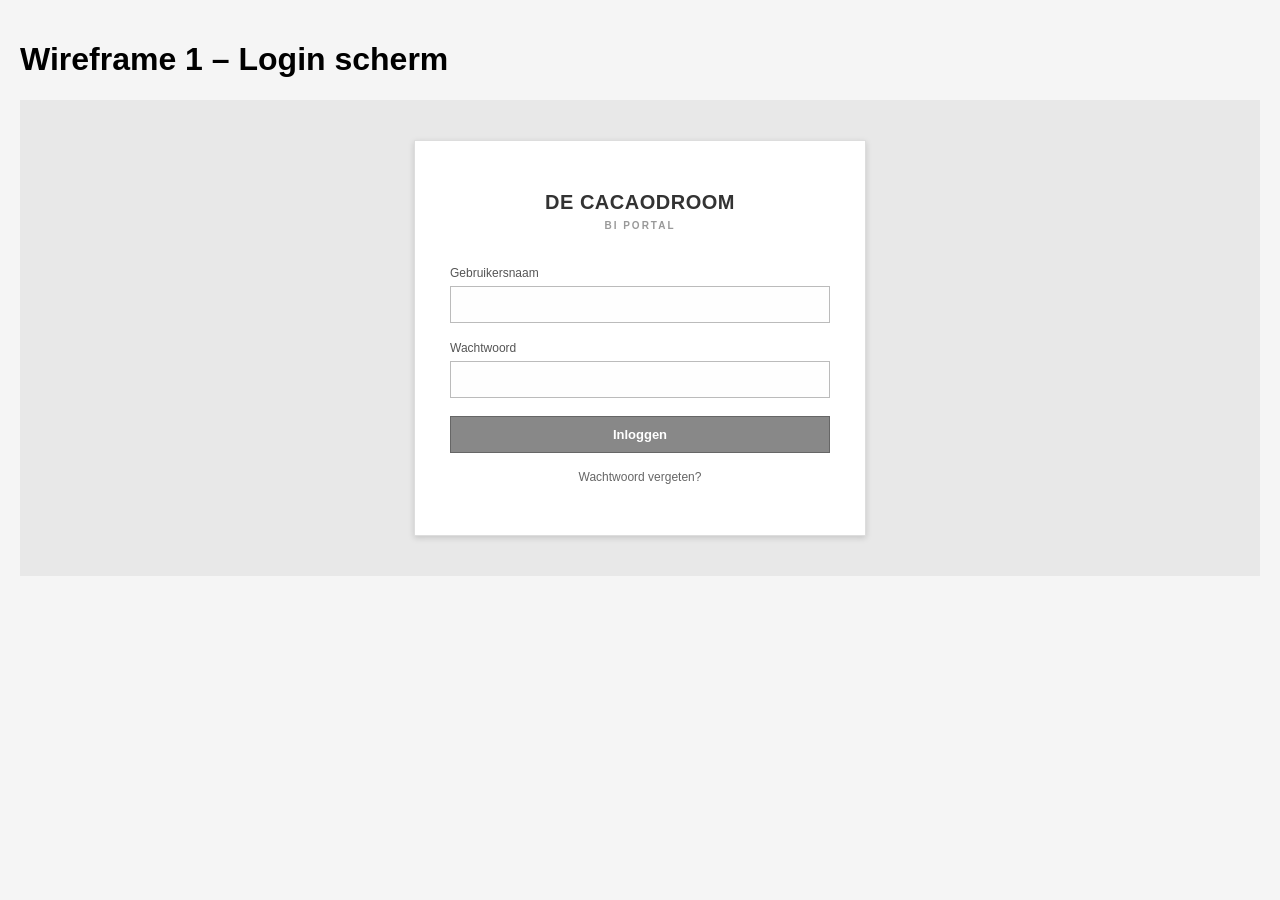
==== wireframe-1-login.html @ c5da179b "Wireframes naar interactieve HTML-bestanden met preview-links" ====
<!DOCTYPE html>
<html lang="nl">
<head>
    <meta charset="UTF-8">
    <meta name="viewport" content="width=device-width, initial-scale=1.0">
    <title>Wireframe 1 – Login scherm</title>
</head>
<body style="margin: 0; padding: 20px; font-family: Arial, sans-serif; background: #f5f5f5;">
    <h1>Wireframe 1 – Login scherm</h1>
    <div style="background: #e8e8e8; padding: 40px 20px; border-radius: 0; margin: 20px 0;">
        <div style="max-width: 380px; margin: 0 auto; background: white; border-radius: 0; box-shadow: 0 2px 6px rgba(0, 0, 0, 0.15); padding: 50px 35px; border: 1px solid #ddd;">
            <div style="text-align: center; margin-bottom: 35px;">
                <h2 style="font-size: 20px; color: #333; margin: 0 0 6px 0; font-weight: 700; letter-spacing: 0.5px;">DE CACAODROOM</h2>
                <p style="font-size: 10px; color: #999; margin: 0; letter-spacing: 2px; font-weight: 600;">BI PORTAL</p>
            </div>
            <form>
                <div style="margin-bottom: 18px;">
                    <label style="display: block; font-size: 12px; color: #555; margin-bottom: 6px; font-weight: 500;">Gebruikersnaam</label>
                    <input type="text" placeholder=" " style="width: 100%; padding: 10px 12px; border: 1px solid #bbb; border-radius: 0; font-size: 13px; font-family: Arial, sans-serif; background: #fefefe; box-sizing: border-box; color: #333;">
                </div>
                <div style="margin-bottom: 18px;">
                    <label style="display: block; font-size: 12px; color: #555; margin-bottom: 6px; font-weight: 500;">Wachtwoord</label>
                    <input type="password" placeholder=" " style="width: 100%; padding: 10px 12px; border: 1px solid #bbb; border-radius: 0; font-size: 13px; font-family: Arial, sans-serif; background: #fefefe; box-sizing: border-box; color: #333;">
                </div>
                <button type="submit" style="width: 100%; padding: 10px 15px; background: #888; color: white; border: 1px solid #666; border-radius: 0; font-size: 13px; font-weight: 600; cursor: pointer; margin-bottom: 14px; font-family: Arial, sans-serif;">Inloggen</button>
            </form>
            <div style="text-align: center;">
                <a href="#" style="color: #666; text-decoration: none; font-size: 12px; font-family: Arial, sans-serif;">Wachtwoord vergeten?</a>
            </div>
        </div>
    </div>
</body>
</html>
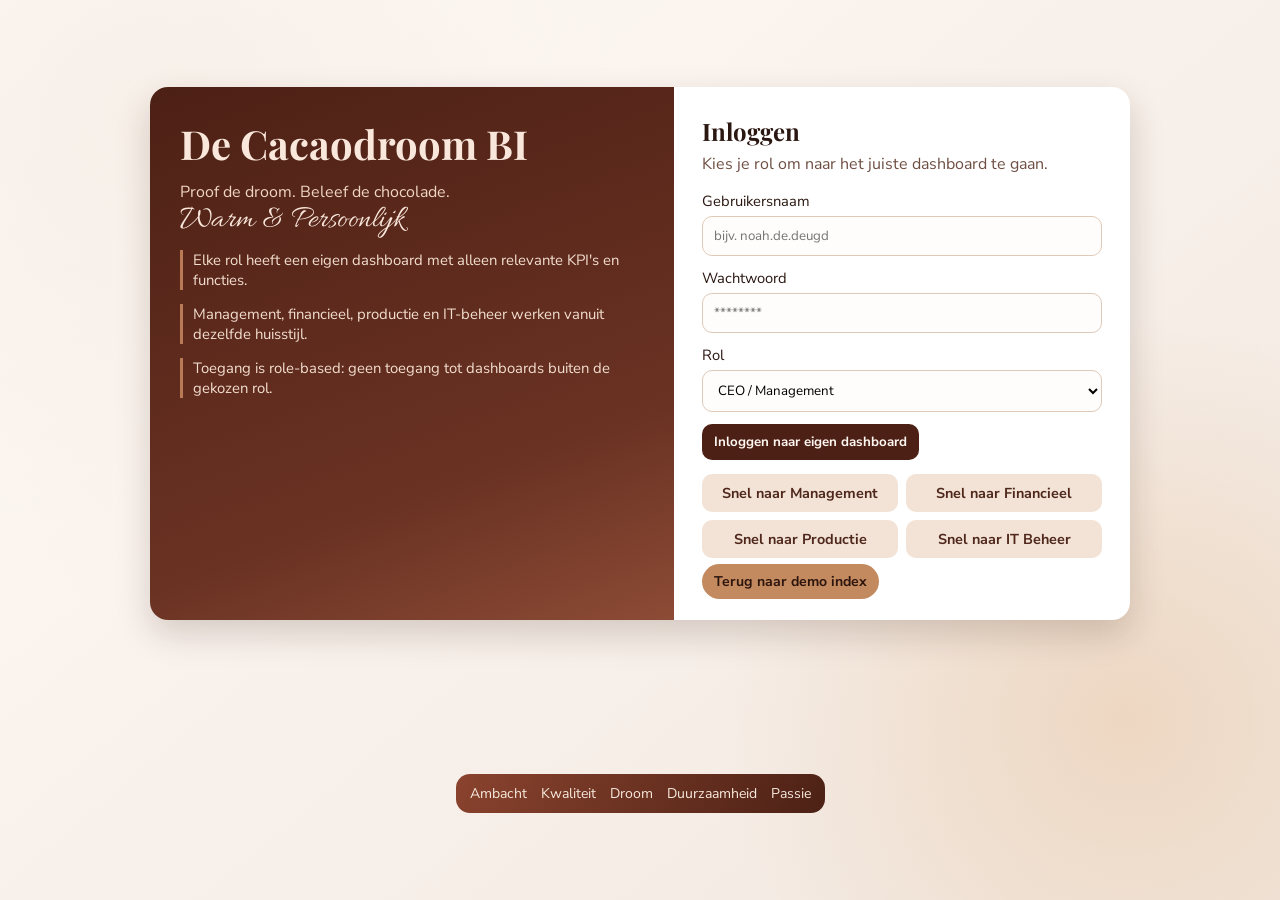
==== commit b696baa9: "Werk demo uit met huisstijl en roltoegang" ====
--- a/wireframe-1-login.html
+++ b/wireframe-1-login.html
@@ -1,33 +1,101 @@
 <!DOCTYPE html>
 <html lang="nl">
 <head>
-    <meta charset="UTF-8">
-    <meta name="viewport" content="width=device-width, initial-scale=1.0">
-    <title>Wireframe 1 – Login scherm</title>
+  <meta charset="UTF-8">
+  <meta name="viewport" content="width=device-width, initial-scale=1.0">
+  <title>Login - De Cacaodroom BI</title>
+  <link rel="preconnect" href="https://fonts.googleapis.com">
+  <link rel="preconnect" href="https://fonts.gstatic.com" crossorigin>
+  <link href="https://fonts.googleapis.com/css2?family=Allura&family=Nunito+Sans:wght@400;600;700&family=Playfair+Display:wght@600;700&display=swap" rel="stylesheet">
+  <link rel="stylesheet" href="theme.css">
+  <script src="auth.js"></script>
 </head>
-<body style="margin: 0; padding: 20px; font-family: Arial, sans-serif; background: #f5f5f5;">
-    <h1>Wireframe 1 – Login scherm</h1>
-    <div style="background: #e8e8e8; padding: 40px 20px; border-radius: 0; margin: 20px 0;">
-        <div style="max-width: 380px; margin: 0 auto; background: white; border-radius: 0; box-shadow: 0 2px 6px rgba(0, 0, 0, 0.15); padding: 50px 35px; border: 1px solid #ddd;">
-            <div style="text-align: center; margin-bottom: 35px;">
-                <h2 style="font-size: 20px; color: #333; margin: 0 0 6px 0; font-weight: 700; letter-spacing: 0.5px;">DE CACAODROOM</h2>
-                <p style="font-size: 10px; color: #999; margin: 0; letter-spacing: 2px; font-weight: 600;">BI PORTAL</p>
-            </div>
-            <form>
-                <div style="margin-bottom: 18px;">
-                    <label style="display: block; font-size: 12px; color: #555; margin-bottom: 6px; font-weight: 500;">Gebruikersnaam</label>
-                    <input type="text" placeholder=" " style="width: 100%; padding: 10px 12px; border: 1px solid #bbb; border-radius: 0; font-size: 13px; font-family: Arial, sans-serif; background: #fefefe; box-sizing: border-box; color: #333;">
-                </div>
-                <div style="margin-bottom: 18px;">
-                    <label style="display: block; font-size: 12px; color: #555; margin-bottom: 6px; font-weight: 500;">Wachtwoord</label>
-                    <input type="password" placeholder=" " style="width: 100%; padding: 10px 12px; border: 1px solid #bbb; border-radius: 0; font-size: 13px; font-family: Arial, sans-serif; background: #fefefe; box-sizing: border-box; color: #333;">
-                </div>
-                <button type="submit" style="width: 100%; padding: 10px 15px; background: #888; color: white; border: 1px solid #666; border-radius: 0; font-size: 13px; font-weight: 600; cursor: pointer; margin-bottom: 14px; font-family: Arial, sans-serif;">Inloggen</button>
-            </form>
-            <div style="text-align: center;">
-                <a href="#" style="color: #666; text-decoration: none; font-size: 12px; font-family: Arial, sans-serif;">Wachtwoord vergeten?</a>
-            </div>
+<body>
+  <main class="login-layout">
+    <section class="login-panel">
+      <div class="login-hero">
+        <h1>De Cacaodroom BI</h1>
+        <p>Proof de droom. Beleef de chocolade.</p>
+        <div class="script">Warm & Persoonlijk</div>
+        <div class="login-story">Elke rol heeft een eigen dashboard met alleen relevante KPI's en functies.</div>
+        <div class="login-story">Management, financieel, productie en IT-beheer werken vanuit dezelfde huisstijl.</div>
+        <div class="login-story">Toegang is role-based: geen toegang tot dashboards buiten de gekozen rol.</div>
+      </div>
+      <div class="login-form">
+        <h2>Inloggen</h2>
+        <p>Kies je rol om naar het juiste dashboard te gaan.</p>
+
+        <form id="loginForm">
+          <label class="field-label" for="gebruiker">Gebruikersnaam</label>
+          <input class="field" id="gebruiker" name="gebruiker" placeholder="bijv. noah.de.deugd" required>
+
+          <label class="field-label" for="wachtwoord">Wachtwoord</label>
+          <input class="field" id="wachtwoord" name="wachtwoord" type="password" placeholder="********" required>
+
+          <label class="field-label" for="rol">Rol</label>
+          <select class="field" id="rol" name="rol" required>
+            <option value="management">CEO / Management</option>
+            <option value="finance">CFO / Financieel</option>
+            <option value="operations">COO / Productie</option>
+            <option value="it">IT-beheerder</option>
+          </select>
+
+          <button class="button" type="submit">Inloggen naar eigen dashboard</button>
+        </form>
+
+        <div id="errorBox" class="role-note" style="display: none;"></div>
+
+        <div class="quick-links" aria-label="Snelkeuze demo">
+          <a href="#" data-role="management">Snel naar Management</a>
+          <a href="#" data-role="finance">Snel naar Financieel</a>
+          <a href="#" data-role="operations">Snel naar Productie</a>
+          <a href="#" data-role="it">Snel naar IT Beheer</a>
         </div>
+
+        <div style="margin-top:12px;">
+          <a href="index.html" class="pill-link alt" style="text-decoration:none;">Terug naar demo index</a>
+        </div>
+      </div>
+    </section>
+
+    <div class="footer-strip">
+      <span>Ambacht</span>
+      <span>Kwaliteit</span>
+      <span>Droom</span>
+      <span>Duurzaamheid</span>
+      <span>Passie</span>
     </div>
+  </main>
+
+  <script>
+    const form = document.getElementById("loginForm");
+    const errorBox = document.getElementById("errorBox");
+    const quickLinks = document.querySelectorAll("[data-role]");
+
+    const params = new URLSearchParams(window.location.search);
+    const error = params.get("error");
+    if (error === "toegang") {
+      errorBox.style.display = "block";
+      errorBox.textContent = "Je hebt geen toegang tot dat dashboard. Log in met de juiste rol.";
+    }
+    if (error === "rol") {
+      errorBox.style.display = "block";
+      errorBox.textContent = "Onbekende rol. Kies een geldige rol en probeer opnieuw.";
+    }
+
+    form.addEventListener("submit", (event) => {
+      event.preventDefault();
+      const role = document.getElementById("rol").value;
+      redirectToRoleDashboard(role);
+    });
+
+    quickLinks.forEach((link) => {
+      link.addEventListener("click", (event) => {
+        event.preventDefault();
+        const role = link.getAttribute("data-role");
+        redirectToRoleDashboard(role);
+      });
+    });
+  </script>
 </body>
 </html>
--- a/theme.css
+++ b/theme.css
@@ -0,0 +1,298 @@
+:root {
+  --cacao: #4d2015;
+  --room: #f1e7df;
+  --caramel: #c38a5f;
+  --goud: #d3aa66;
+  --rozebruin: #914840;
+  --wit: #fffaf6;
+  --text: #2b1711;
+  --muted: #6f4f43;
+  --ok: #2f7a5f;
+  --danger: #9d3027;
+  --card-shadow: 0 14px 34px rgba(57, 27, 16, 0.18);
+  --radius: 16px;
+}
+
+* {
+  box-sizing: border-box;
+}
+
+body {
+  margin: 0;
+  color: var(--text);
+  font-family: "Nunito Sans", sans-serif;
+  background:
+    radial-gradient(circle at 12% 15%, #f7efe8 0%, transparent 35%),
+    radial-gradient(circle at 88% 80%, #edd7c2 0%, transparent 30%),
+    linear-gradient(140deg, var(--wit), var(--room));
+}
+
+.page-wrap {
+  max-width: 1180px;
+  margin: 0 auto;
+  padding: 18px;
+}
+
+.brand-bar {
+  background: linear-gradient(130deg, #4b2015 0%, #6a3223 55%, #8b4732 100%);
+  color: #fff0e6;
+  border-radius: var(--radius);
+  box-shadow: var(--card-shadow);
+  padding: 14px 18px;
+  display: flex;
+  justify-content: space-between;
+  align-items: center;
+  gap: 10px;
+}
+
+.brand-title {
+  margin: 0;
+  font-family: "Playfair Display", serif;
+  font-size: 1.2rem;
+  letter-spacing: 0.01em;
+}
+
+.brand-sub {
+  margin: 0;
+  color: #f1d8c8;
+  font-size: 0.9rem;
+}
+
+.script {
+  font-family: "Allura", cursive;
+  font-size: 2rem;
+  line-height: 1;
+}
+
+.nav-pills {
+  display: flex;
+  gap: 8px;
+  flex-wrap: wrap;
+  margin: 12px 0 16px;
+}
+
+.pill-link {
+  text-decoration: none;
+  border-radius: 999px;
+  padding: 8px 12px;
+  color: #fff8f2;
+  background: var(--cacao);
+  font-weight: 700;
+  font-size: 0.88rem;
+}
+
+.pill-link.alt {
+  background: var(--caramel);
+  color: #2d150e;
+}
+
+.card {
+  background: #fff;
+  border-radius: 14px;
+  box-shadow: var(--card-shadow);
+  padding: 14px;
+}
+
+.kpi-grid {
+  display: grid;
+  grid-template-columns: repeat(auto-fit, minmax(210px, 1fr));
+  gap: 10px;
+}
+
+.kpi-label {
+  color: var(--muted);
+  font-size: 0.85rem;
+}
+
+.kpi-value {
+  font-size: 1.4rem;
+  font-family: "Playfair Display", serif;
+  margin-top: 6px;
+}
+
+.kpi-meta {
+  margin-top: 4px;
+  font-size: 0.86rem;
+}
+
+.ok {
+  color: var(--ok);
+}
+
+.danger {
+  color: var(--danger);
+}
+
+.layout-2 {
+  margin-top: 10px;
+  display: grid;
+  grid-template-columns: 1.3fr 1fr;
+  gap: 10px;
+}
+
+.section-title {
+  margin: 0 0 10px;
+  font-family: "Playfair Display", serif;
+  font-size: 1.06rem;
+}
+
+.button {
+  border: 0;
+  border-radius: 10px;
+  padding: 9px 12px;
+  font-family: inherit;
+  font-weight: 700;
+  cursor: pointer;
+  background: var(--cacao);
+  color: #fff8f2;
+}
+
+.button.alt {
+  background: var(--caramel);
+  color: #2d150e;
+}
+
+.table {
+  width: 100%;
+  border-collapse: collapse;
+}
+
+.table th,
+.table td {
+  text-align: left;
+  border-bottom: 1px solid #efe0d4;
+  padding: 8px 6px;
+  font-size: 0.92rem;
+}
+
+.table th {
+  color: var(--muted);
+  font-weight: 700;
+}
+
+.role-note {
+  background: #f8ece2;
+  color: #5b3426;
+  border: 1px solid #ebd5c5;
+  border-radius: 10px;
+  padding: 8px 10px;
+  margin-top: 8px;
+  font-size: 0.88rem;
+}
+
+.login-layout {
+  min-height: 100vh;
+  display: grid;
+  place-items: center;
+  padding: 18px;
+}
+
+.login-panel {
+  width: min(980px, 100%);
+  background: #fff;
+  border-radius: 18px;
+  overflow: hidden;
+  box-shadow: var(--card-shadow);
+  display: grid;
+  grid-template-columns: 1.15fr 1fr;
+}
+
+.login-hero {
+  background: linear-gradient(160deg, #4d2015 0%, #6a3223 70%, #8c4b35 100%);
+  color: #f9e7db;
+  padding: 30px;
+}
+
+.login-hero h1 {
+  margin: 0;
+  font-family: "Playfair Display", serif;
+  font-size: clamp(1.7rem, 2vw + 1rem, 2.5rem);
+}
+
+.login-hero p {
+  margin: 10px 0 0;
+  color: #efd5c3;
+  line-height: 1.5;
+}
+
+.login-story {
+  margin-top: 14px;
+  border-left: 3px solid #b97a55;
+  padding-left: 10px;
+  color: #f2decf;
+  font-size: 0.93rem;
+}
+
+.login-form {
+  padding: 28px;
+}
+
+.login-form h2 {
+  margin: 0;
+  font-family: "Playfair Display", serif;
+}
+
+.login-form p {
+  margin: 6px 0 16px;
+  color: var(--muted);
+}
+
+.field-label {
+  display: block;
+  font-size: 0.92rem;
+  margin-bottom: 5px;
+}
+
+.field {
+  width: 100%;
+  border: 1px solid #dfc9b8;
+  border-radius: 10px;
+  background: #fffdfb;
+  padding: 10px 11px;
+  margin-bottom: 12px;
+  font-family: inherit;
+}
+
+.quick-links {
+  margin-top: 14px;
+  display: grid;
+  grid-template-columns: 1fr 1fr;
+  gap: 8px;
+}
+
+.quick-links a {
+  text-align: center;
+  text-decoration: none;
+  border-radius: 10px;
+  padding: 9px;
+  font-size: 0.9rem;
+  font-weight: 700;
+  background: #f3e3d7;
+  color: #4f281b;
+}
+
+.footer-strip {
+  margin-top: 16px;
+  border-radius: 14px;
+  background: linear-gradient(120deg, #8a432e, #4c2115);
+  color: #f6e8dc;
+  padding: 10px 14px;
+  font-size: 0.88rem;
+  display: flex;
+  flex-wrap: wrap;
+  gap: 14px;
+}
+
+@media (max-width: 900px) {
+  .layout-2 {
+    grid-template-columns: 1fr;
+  }
+
+  .login-panel {
+    grid-template-columns: 1fr;
+  }
+
+  .quick-links {
+    grid-template-columns: 1fr;
+  }
+}
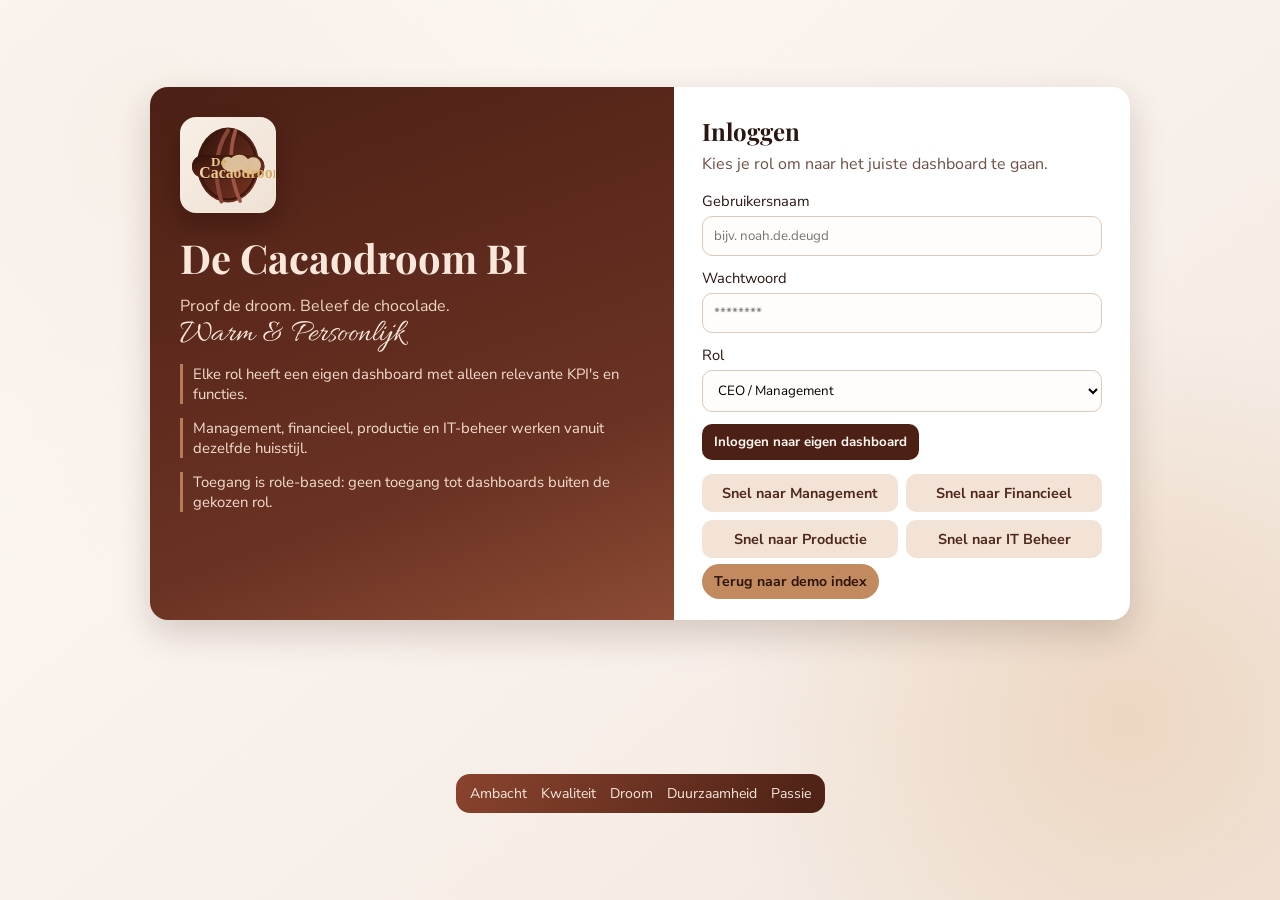
==== commit 79fa279a: "Voeg vierkant logo clean toe aan demo" ====
--- a/wireframe-1-login.html
+++ b/wireframe-1-login.html
@@ -14,6 +14,7 @@
   <main class="login-layout">
     <section class="login-panel">
       <div class="login-hero">
+        <img class="login-logo-square" src="logo-square.svg" alt="De Cacaodroom logo">
         <h1>De Cacaodroom BI</h1>
         <p>Proof de droom. Beleef de chocolade.</p>
         <div class="script">Warm & Persoonlijk</div>
--- a/theme.css
+++ b/theme.css
@@ -45,6 +45,24 @@
   gap: 10px;
 }
 
+.brand-head {
+  display: flex;
+  align-items: center;
+  gap: 12px;
+  min-width: 0;
+}
+
+.brand-logo-square {
+  width: 58px;
+  height: 58px;
+  border-radius: 12px;
+  border: 1px solid rgba(255, 243, 232, 0.35);
+  box-shadow: 0 6px 18px rgba(21, 8, 4, 0.25);
+  object-fit: cover;
+  background: #f6ece2;
+  flex: 0 0 auto;
+}
+
 .brand-title {
   margin: 0;
   font-family: "Playfair Display", serif;
@@ -201,6 +219,17 @@
   background: linear-gradient(160deg, #4d2015 0%, #6a3223 70%, #8c4b35 100%);
   color: #f9e7db;
   padding: 30px;
+}
+
+.login-logo-square {
+  width: 96px;
+  height: 96px;
+  border-radius: 16px;
+  border: 1px solid rgba(247, 222, 204, 0.36);
+  box-shadow: 0 10px 24px rgba(24, 8, 4, 0.3);
+  object-fit: cover;
+  margin-bottom: 12px;
+  background: #f6ece2;
 }
 
 .login-hero h1 {
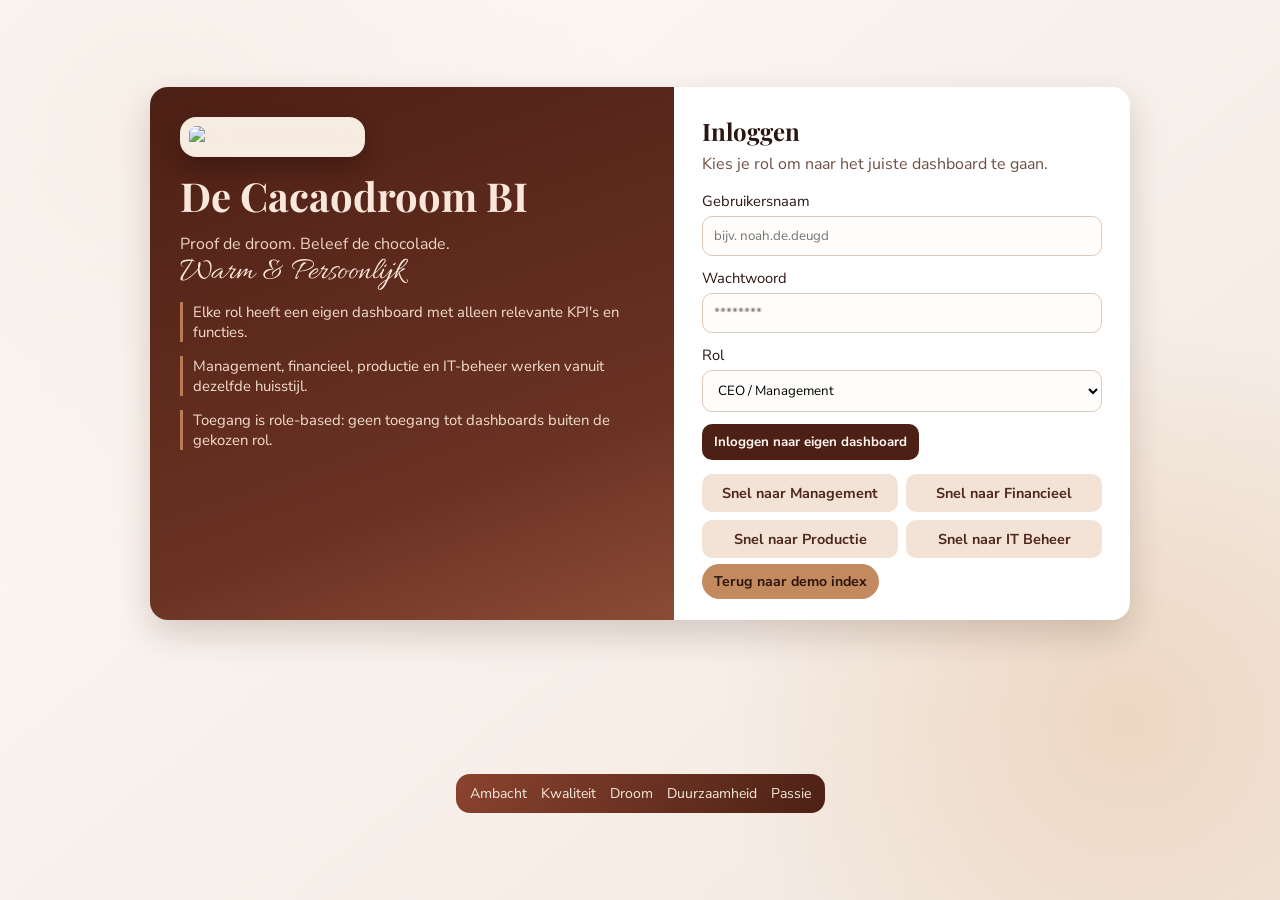
==== commit 7ac025d7: "Vervang logo en fix requirements-link" ====
--- a/wireframe-1-login.html
+++ b/wireframe-1-login.html
@@ -14,7 +14,7 @@
   <main class="login-layout">
     <section class="login-panel">
       <div class="login-hero">
-        <img class="login-logo-square" src="logo-square.svg" alt="De Cacaodroom logo">
+        <img class="login-logo-square" src="logo.svg" alt="De Cacaodroom logo">
         <h1>De Cacaodroom BI</h1>
         <p>Proof de droom. Beleef de chocolade.</p>
         <div class="script">Warm & Persoonlijk</div>
--- a/theme.css
+++ b/theme.css
@@ -55,10 +55,11 @@
 .brand-logo-square {
   width: 58px;
   height: 58px;
+  padding: 5px;
   border-radius: 12px;
   border: 1px solid rgba(255, 243, 232, 0.35);
   box-shadow: 0 6px 18px rgba(21, 8, 4, 0.25);
-  object-fit: cover;
+  object-fit: contain;
   background: #f6ece2;
   flex: 0 0 auto;
 }
@@ -224,10 +225,11 @@
 .login-logo-square {
   width: 96px;
   height: 96px;
+  padding: 8px;
   border-radius: 16px;
   border: 1px solid rgba(247, 222, 204, 0.36);
   box-shadow: 0 10px 24px rgba(24, 8, 4, 0.3);
-  object-fit: cover;
+  object-fit: contain;
   margin-bottom: 12px;
   background: #f6ece2;
 }
